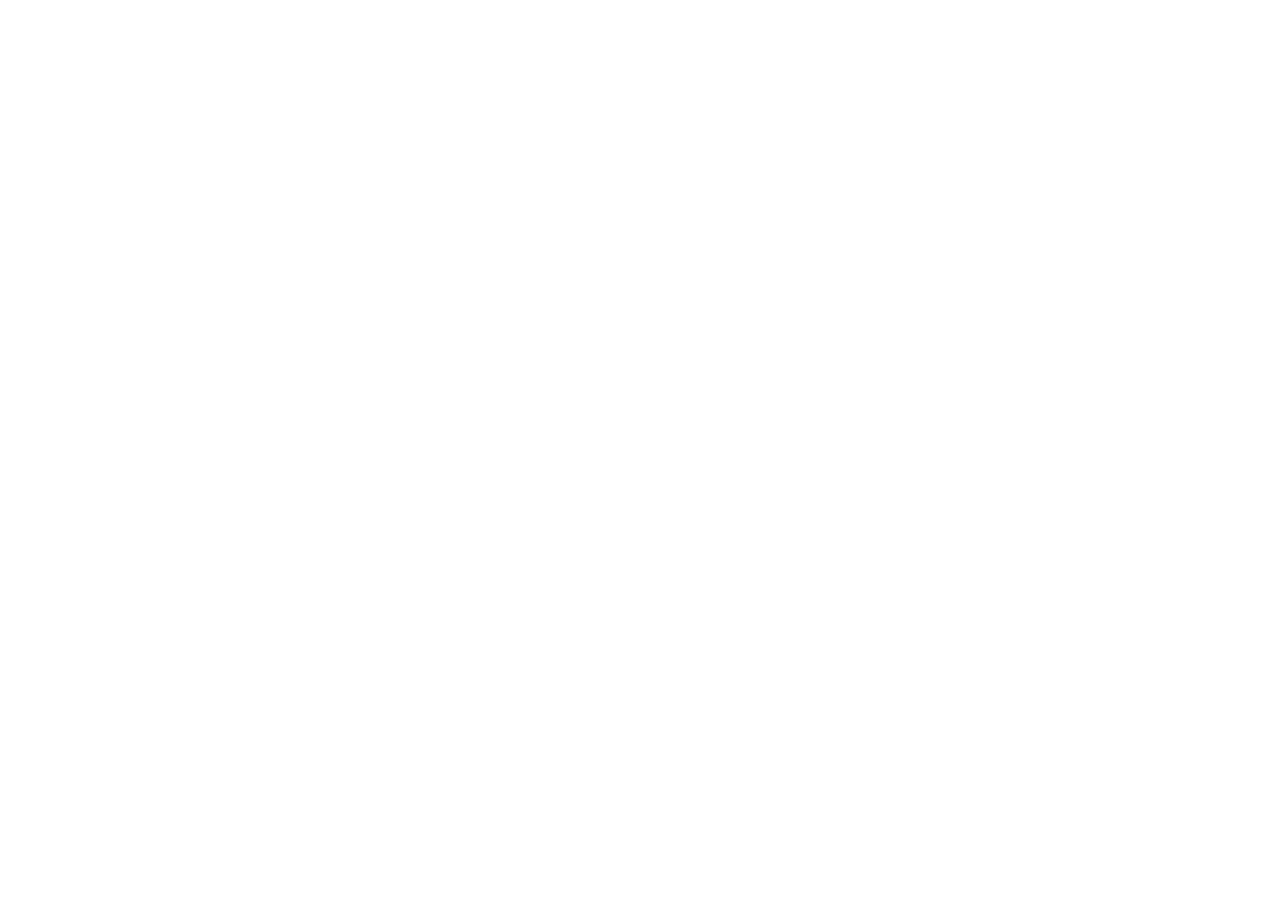
==== about.html @ 064ceb06 "v1 Mr.Roboy fanweb 2ºSMR 1ª evaluacion AppWeb" ====
<!DOCTYPE html>
<html lang="en">
<head>
    <meta charset="UTF-8">
    <meta http-equiv="X-UA-Compatible" content="IE=edge">
    <meta name="viewport" content="width=device-width, initial-scale=1.0">
    <title>Sinopsys</title>
    <link rel="shortcut icon" href="favicon.ico" type="image/x-icon">
    <link rel="stylesheet" href="/css/estiloabout.css">
</head>
<body>
    
</body>
</html>
---- css/estiloabout.css ----
/*******************************************************************************/
/* Web de MR.ROBOT                                                             */
/* Hoja de estilo para INDEX                                                   */
/* Autor: Daniel Contreras                                                     */
/* Version: 1.0                                                                */
/* Fecha: 27 de Noviembre de 2022                                                */
/*******************************************************************************/

/* ESTILO about.html                                                              */
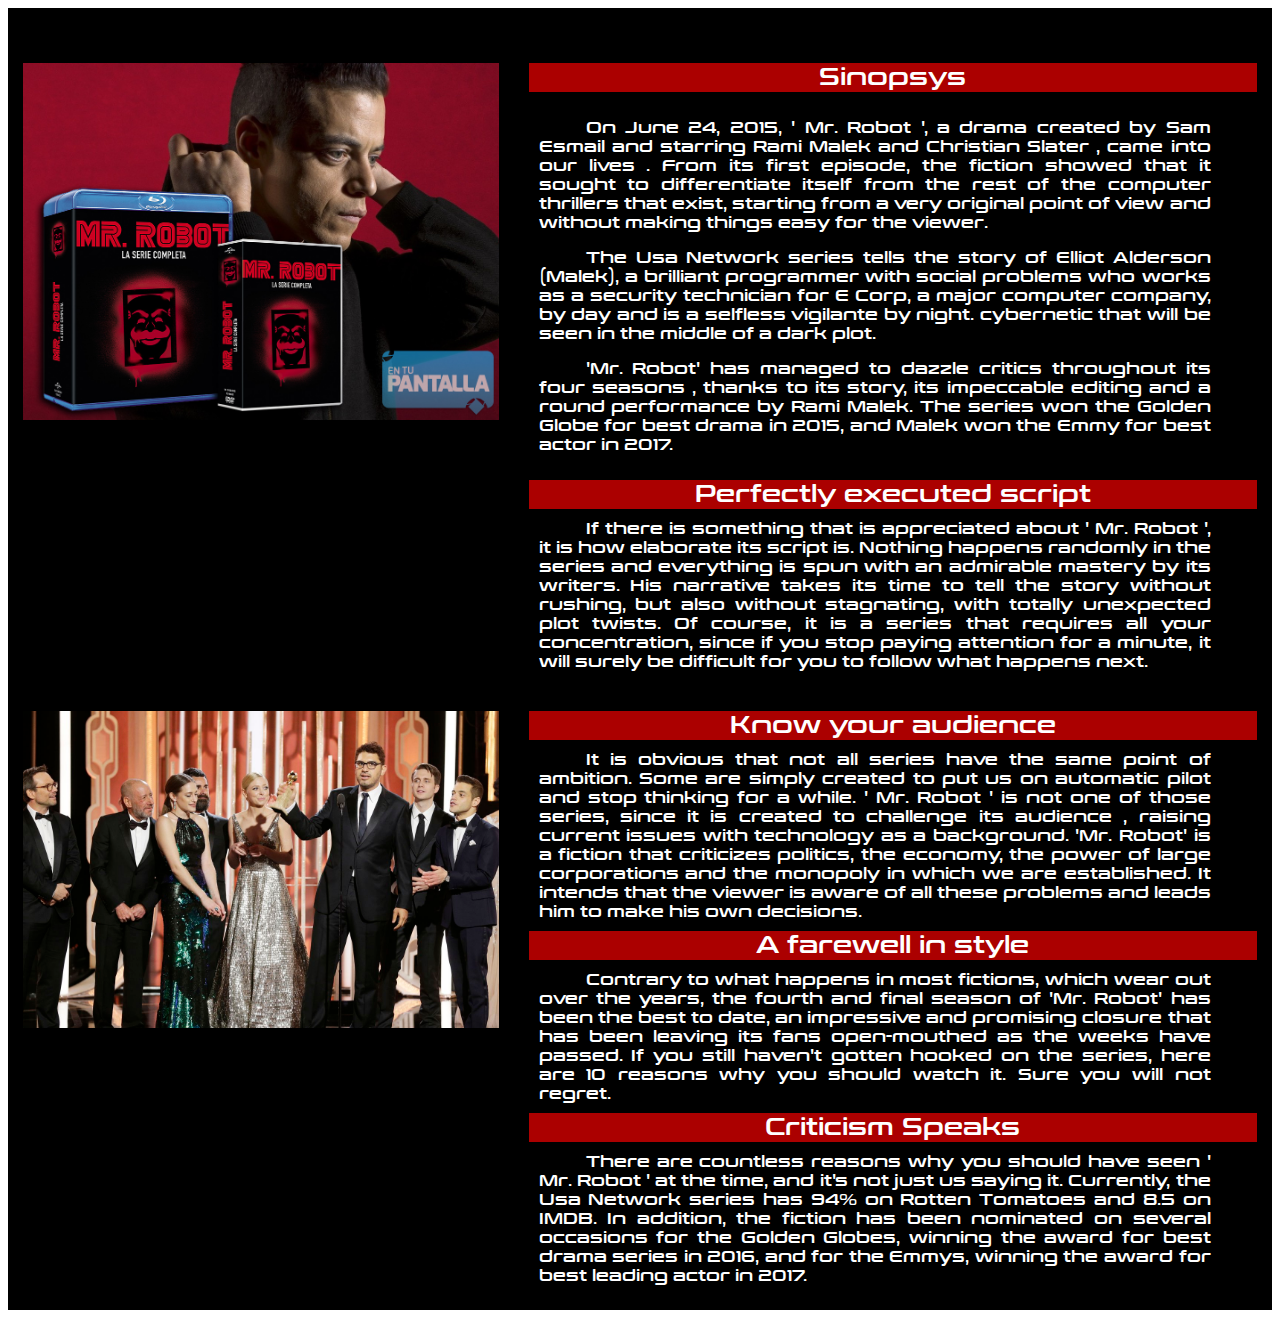
==== commit 77fc1a86: "Add files via upload" ====
--- a/about.html
+++ b/about.html
@@ -4,11 +4,40 @@
     <meta charset="UTF-8">
     <meta http-equiv="X-UA-Compatible" content="IE=edge">
     <meta name="viewport" content="width=device-width, initial-scale=1.0">
-    <title>Sinopsys</title>
-    <link rel="shortcut icon" href="favicon.ico" type="image/x-icon">
-    <link rel="stylesheet" href="/css/estiloabout.css">
+    <title>Document</title>
+    <link rel="stylesheet" href="./css/estiloabout.css">
+    <link rel="shortcut icon" href="./images/faviconabout.jpg" type="image/x-icon">
 </head>
 <body>
-    
+    <div id="wrapper">
+        <div class="grid2">
+            <div class="col2">
+                <img src="./images/about1.jpg" alt="blueray mr.robot">
+            </div>
+            <div class="col2 coltextos">
+                    <div class="titulos"> Sinopsys</div>
+                    <div class="definiciones"><p> On June 24, 2015, ' Mr. Robot ', a drama created by Sam Esmail and starring Rami Malek and Christian Slater , came into our lives . From its first episode, the fiction showed that it sought to differentiate itself from the rest of the computer thrillers that exist, starting from a very original point of view and without making things easy for the viewer.</p>
+                    <p> The Usa Network series tells the story of Elliot Alderson (Malek), a brilliant programmer with social problems who works as a security technician for E Corp, a major computer company, by day and is a selfless vigilante by night. cybernetic that will be seen in the middle of a dark plot.</p>
+                    <p> 'Mr. Robot' has managed to dazzle critics throughout its four seasons , thanks to its story, its impeccable editing and a round performance by Rami Malek. The series won the Golden Globe for best drama in 2015, and Malek won the Emmy for best actor in 2017.</p>
+                    </div>
+                    <div class="titulos"> Perfectly executed script</div>
+                    <div class="definiciones"> If there is something that is appreciated about ' Mr. Robot ', it is how elaborate its script is. Nothing happens randomly in the series and everything is spun with an admirable mastery by its writers. His narrative takes its time to tell the story without rushing, but also without stagnating, with totally unexpected plot twists. Of course, it is a series that requires all your concentration, since if you stop paying attention for a minute, it will surely be difficult for you to follow what happens next.</div>
+            </div>
+            <div class="col2">
+                        <img src="./images/about2.jpg" alt="actors mr.robot tv show">
+            </div>
+            <div class="col2"> 
+                    
+                    <div class="titulos"> Know your audience</div>
+                    <div class="definiciones"> It is obvious that not all series have the same point of ambition. Some are simply created to put us on automatic pilot and stop thinking for a while. ' Mr. Robot ' is not one of those series, since it is created to challenge its audience , raising current issues with technology as a background. 'Mr. Robot' is a fiction that criticizes politics, the economy, the power of large corporations and the monopoly in which we are established. It intends that the viewer is aware of all these problems and leads him to make his own decisions.</div>
+                    <div class="titulos"> A farewell in style</div>
+                    <div class="definiciones"> Contrary to what happens in most fictions, which wear out over the years, the fourth and final season of 'Mr. Robot' has been the best to date, an impressive and promising closure that has been leaving its fans open-mouthed as the weeks have passed. If you still haven't gotten hooked on the series, here are 10 reasons why you should watch it. Sure you will not regret.</div>
+                    <div class="titulos"> Criticism Speaks</div>
+                    <div class="definiciones"> There are countless reasons why you should have seen ' Mr. Robot ' at the time, and it's not just us saying it. Currently, the Usa Network series has 94% on Rotten Tomatoes and 8.5 on IMDB. In addition, the fiction has been nominated on several occasions for the Golden Globes, winning the award for best drama series in 2016, and for the Emmys, winning the award for best leading actor in 2017.</div>
+            </div>
+
+            
+        </div>
+    </div>
 </body>
 </html>--- a/css/estiloabout.css
+++ b/css/estiloabout.css
@@ -6,4 +6,57 @@
 /* Fecha: 27 de Noviembre de 2022                                                */
 /*******************************************************************************/
 
-/* ESTILO about.html                                                              */
+/* ESTILO about.html*/
+
+@font-face {
+    font-family: titulosgrandes;
+    src: url(../fonts/fontrobot.ttf);
+}
+
+@font-face {
+    font-family: texto;
+    src: url(../fonts/conthrax-sb.ttf);
+}
+
+* {box-sizing: border-box;}
+
+
+/******* Wrapper *******/
+
+#wrapper {background-color: black;
+                background-position: center;
+                padding-top: 40px;}
+
+
+.grid2 {display: grid;
+        grid-template-columns: 40% 60%;
+        font-family: texto;
+}
+
+.definiciones { color: white;
+        padding: 10px 10px;
+        margin-right: 5%;
+        border-radius: 10%;
+        text-indent: 7%;
+        text-align: justify;
+        }
+
+.col2 {padding: 15px 15px;}
+
+.col2 img { width: 100%;
+}
+
+.coltextos { width: 100%;}
+
+.titulos { font-size: 1.5rem;
+            color: white;
+            background-color: rgba(255, 0, 0, 0.671);
+            text-align: center;
+}
+
+
+@media only screen and (width<=1100px) {
+                                        .grid2 {grid-template-columns: 100%;}
+}
+
+    
